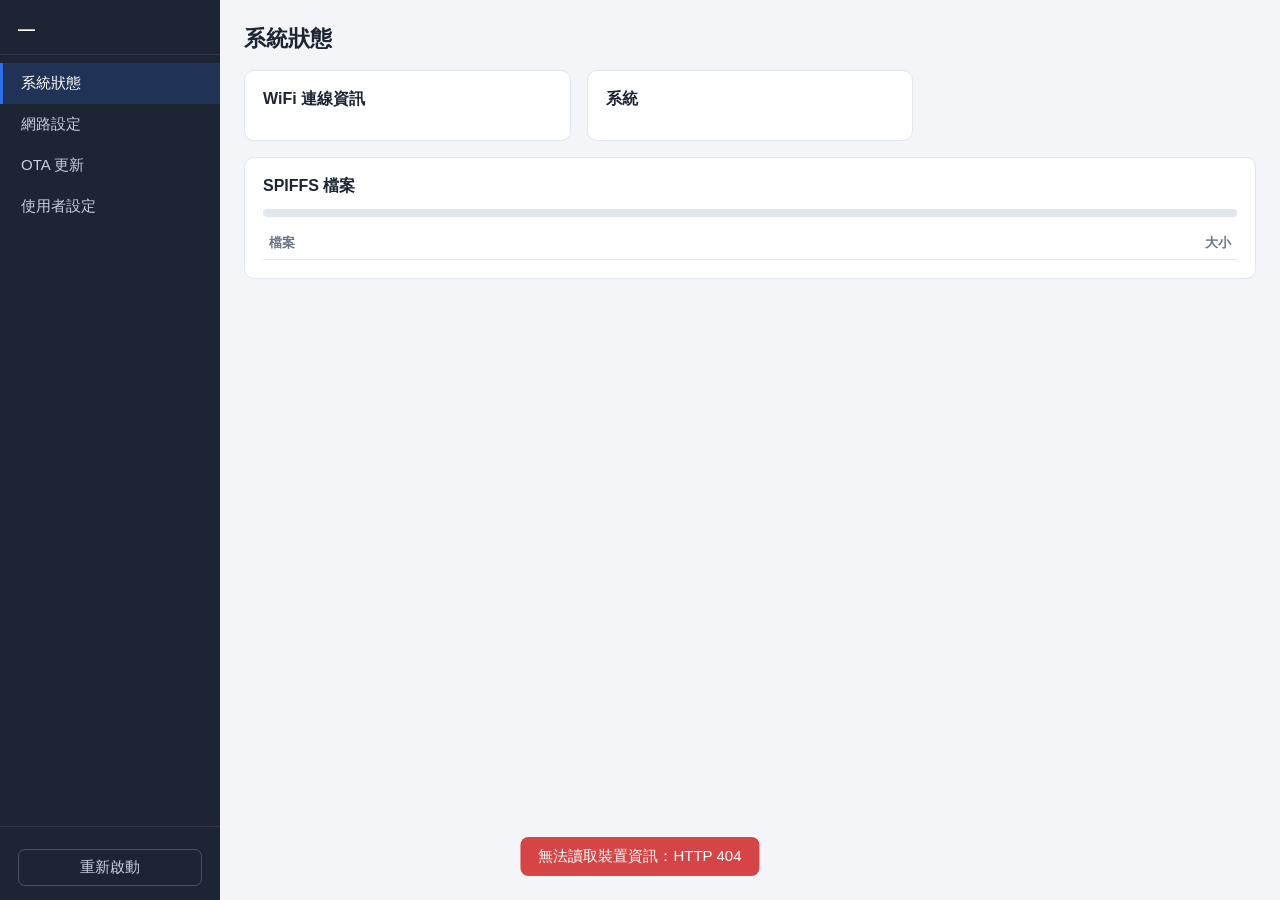
==== rc_d1mini/data/index.html @ ec2a92de "遙控器加入搖桿校正功能 - 網頁新增「搖桿校正」頁：即時數值、行程與中點校正、各軸反向、中點死區 - 校正結果存於 NVS；未校正時沿用開機自動取中點 - 校正期間只送出油門 0、未解鎖的封包，飛控解" ====
<!doctype html>
<html lang="zh-Hant">
<head>
<meta charset="utf-8">
<meta name="viewport" content="width=device-width,initial-scale=1">
<title>控制面板</title>
<link rel="stylesheet" href="style.css">
</head>
<body>
<header class="topbar">
  <button id="menuBtn" class="icon-btn" aria-label="選單">&#9776;</button>
  <span id="topTitle">控制面板</span>
</header>

<aside id="sidebar">
  <div class="brand">
    <div id="brandName">—</div>
    <div id="brandFw" class="muted small"></div>
  </div>
  <nav>
    <a href="#status">系統狀態</a>
    <a href="#network">網路設定</a>
    <a href="#pid" data-feature="pid">PID 設定</a>
    <a href="#sticks" data-feature="sticks">搖桿校正</a>
    <a href="#ota">OTA 更新</a>
    <a href="#user">使用者設定</a>
  </nav>
  <div class="side-foot">
    <div id="sideUser" class="muted small"></div>
    <button id="rebootBtn" class="btn ghost">重新啟動</button>
  </div>
</aside>
<div id="scrim"></div>

<main>
  <!-- 系統狀態 -->
  <section id="page-status" class="page">
    <h1>系統狀態</h1>
    <div class="grid">
      <div class="card" data-feature="flight">
        <h2>飛行狀態</h2>
        <div id="flightBadges" class="badges"></div>
        <dl id="flightInfo"></dl>
      </div>
      <div class="card" data-feature="rc">
        <h2>遙控狀態</h2>
        <div id="rcBadges" class="badges"></div>
        <dl id="rcInfo"></dl>
      </div>
      <div class="card">
        <h2>WiFi 連線資訊</h2>
        <dl id="wifiInfo"></dl>
      </div>
      <div class="card" data-feature="eth">
        <h2>乙太網路 (RJ45)</h2>
        <dl id="ethInfo"></dl>
      </div>
      <div class="card">
        <h2>系統</h2>
        <dl id="sysInfo"></dl>
      </div>
      <div class="card wide">
        <h2>SPIFFS 檔案</h2>
        <div class="meter"><div id="fsBar"></div></div>
        <div id="fsSummary" class="muted small"></div>
        <table class="table">
          <thead><tr><th>檔案</th><th class="num">大小</th></tr></thead>
          <tbody id="fsFiles"></tbody>
        </table>
      </div>
    </div>
  </section>

  <!-- 網路設定 -->
  <section id="page-network" class="page">
    <h1>網路設定</h1>
    <div class="grid">
      <div class="card">
        <h2>WiFi 設定</h2>
        <div class="row">
          <button id="scanBtn" class="btn">掃描網路</button>
          <span id="scanState" class="muted small"></span>
        </div>
        <ul id="scanList" class="scan-list"></ul>
        <form id="wifiForm" class="form">
          <label>SSID<input name="ssid" maxlength="32" required autocomplete="off"></label>
          <label>密碼
            <span class="pw"><input name="pass" type="password" maxlength="63" autocomplete="new-password">
            <button type="button" class="icon-btn pw-toggle" aria-label="顯示密碼">&#128065;</button></span>
          </label>
          <div class="row">
            <button class="btn primary">儲存並連線</button>
            <button type="button" id="wifiClearBtn" class="btn danger">清除連線設定</button>
          </div>
        </form>
      </div>

      <div class="card" data-feature="eth">
        <h2>RJ45 設定</h2>
        <form id="ethForm" class="form">
          <div class="seg">
            <label><input type="radio" name="dhcp" value="1"> DHCP</label>
            <label><input type="radio" name="dhcp" value="0"> 固定 IP</label>
          </div>
          <fieldset id="ethStatic">
            <label>IP 位址<input name="ip" placeholder="192.168.1.50"></label>
            <label>子網路遮罩<input name="mask" placeholder="255.255.255.0"></label>
            <label>預設閘道<input name="gw" placeholder="192.168.1.1"></label>
            <label>DNS<input name="dns" placeholder="192.168.1.1"></label>
          </fieldset>
          <p class="muted small">儲存後裝置會重新啟動。</p>
          <button class="btn primary">儲存</button>
        </form>
      </div>

      <div class="card" data-feature="target">
        <h2>飛控連線</h2>
        <form id="targetForm" class="form">
          <label>飛控 IP<input name="ip" placeholder="留空 = 自動（廣播尋找）"></label>
          <label>UDP 埠<input name="port" type="number" min="1" max="65535"></label>
          <p class="muted small">留空時以廣播送出，收到飛控回應後自動鎖定其 IP。同一網段有多台飛控時請填固定 IP。</p>
          <button class="btn primary">儲存</button>
        </form>
      </div>
    </div>
  </section>

  <!-- PID 設定 -->
  <section id="page-pid" class="page" data-feature="pid">
    <h1>PID 設定</h1>
    <div class="grid">
      <div class="card">
        <h2>即時姿態</h2>
        <div class="attitude">
          <div class="horizon"><div id="horizonSky"></div><div class="reticle"></div></div>
          <dl id="attInfo"></dl>
        </div>
        <div class="row">
          <button id="calBtn" class="btn">水平校正</button>
          <span id="calState" class="muted small"></span>
        </div>
        <p class="muted small">校正前請把機身放在水平面上並保持靜止。</p>
      </div>

      <div class="card wide">
        <h2>參數</h2>
        <form id="pidForm" class="form">
          <table class="table pid-table">
            <thead><tr><th>角速度環</th><th>Kp</th><th>Ki</th><th>Kd</th></tr></thead>
            <tbody>
              <tr><th>Roll 橫滾</th><td><input name="roll_kp"></td><td><input name="roll_ki"></td><td><input name="roll_kd"></td></tr>
              <tr><th>Pitch 俯仰</th><td><input name="pitch_kp"></td><td><input name="pitch_ki"></td><td><input name="pitch_kd"></td></tr>
              <tr><th>Yaw 偏航</th><td><input name="yaw_kp"></td><td><input name="yaw_ki"></td><td><input name="yaw_kd"></td></tr>
            </tbody>
          </table>
          <div class="fields-2">
            <label>角度環 Kp（自穩強度）<input name="levelKp"></label>
            <label>最大傾角（度）<input name="maxAngle"></label>
            <label>最大偏航速率（度/秒）<input name="maxYawRate"></label>
            <label>積分上限（µs）<input name="iLimit"></label>
          </div>
          <label class="check"><input type="checkbox" id="linkRP" checked> Roll / Pitch 參數連動</label>
          <p id="trimInfo" class="muted small"></p>
          <div class="row">
            <button class="btn primary">套用並儲存</button>
            <button type="button" id="pidDefaultsBtn" class="btn ghost">填入預設值</button>
            <button type="button" id="pidReloadBtn" class="btn ghost">重新讀取</button>
          </div>
        </form>
      </div>
    </div>
  </section>

  <!-- 搖桿校正（遙控器） -->
  <section id="page-sticks" class="page" data-feature="sticks">
    <h1>搖桿校正</h1>
    <div class="grid">
      <div class="card wide">
        <h2>即時數值</h2>
        <div id="stickBadges" class="badges"></div>
        <div id="stickRows" class="stick-rows"></div>
        <p class="muted small">淺色區塊 = 已校正行程，細線 = 中點，虛線框 = 本次校正記錄到的範圍。</p>
      </div>

      <div class="card">
        <h2>校正</h2>
        <ol class="steps">
          <li>按「開始校正」。校正期間遙控器只送出油門 0、未解鎖的封包。</li>
          <li>把每支搖桿往上下左右推到底，並繞幾圈。</li>
          <li>放開回中搖桿（油門停在任意位置），按「完成」。</li>
        </ol>
        <div id="stickCalMsg" class="small"></div>
        <div class="row">
          <button id="stickStartBtn" class="btn primary">開始校正</button>
          <button id="stickFinishBtn" class="btn primary">完成</button>
          <button id="stickCancelBtn" class="btn ghost">取消</button>
        </div>
      </div>

      <div class="card">
        <h2>選項</h2>
        <form id="stickForm" class="form">
          <div class="seg">
            <label><input type="checkbox" name="inv0"> 油門反向</label>
            <label><input type="checkbox" name="inv1"> Roll 反向</label>
            <label><input type="checkbox" name="inv2"> Pitch 反向</label>
            <label><input type="checkbox" name="inv3"> Yaw 反向</label>
          </div>
          <label>中點死區（ADC 值，0~400）<input name="deadband" type="number" min="0" max="400"></label>
          <div class="row">
            <button class="btn primary">儲存</button>
            <button type="button" id="stickResetBtn" class="btn danger">恢復預設值</button>
          </div>
        </form>
      </div>
    </div>
  </section>

  <!-- OTA 更新 -->
  <section id="page-ota" class="page">
    <h1>OTA 更新</h1>
    <div class="grid">
      <div class="card">
        <h2>上傳更新檔</h2>
        <form id="otaForm" class="form">
          <div class="seg">
            <label><input type="radio" name="type" value="fw" checked> 韌體 (.ino.bin)</label>
            <label><input type="radio" name="type" value="fs"> 網頁檔 (SPIFFS .bin)</label>
          </div>
          <input type="file" name="file" accept=".bin" required>
          <div class="meter"><div id="otaBar"></div></div>
          <div id="otaState" class="muted small"></div>
          <button class="btn primary">開始更新</button>
        </form>
        <p class="muted small">更新期間會強制上鎖馬達，完成後自動重新啟動。</p>
      </div>
    </div>
  </section>

  <!-- 使用者設定 -->
  <section id="page-user" class="page">
    <h1>使用者設定</h1>
    <div class="grid">
      <div class="card">
        <h2>登入帳號及密碼</h2>
        <form id="userForm" class="form">
          <label>帳號<input name="user" maxlength="32" required autocomplete="username"></label>
          <label>新密碼<input name="pass" type="password" minlength="4" maxlength="64" required autocomplete="new-password"></label>
          <label>確認新密碼<input name="pass2" type="password" minlength="4" maxlength="64" required autocomplete="new-password"></label>
          <button class="btn primary">儲存</button>
        </form>
      </div>
    </div>
  </section>
</main>

<div id="toast" role="status"></div>
<script src="app.js"></script>
</body>
</html>
---- rc_d1mini/data/style.css ----
:root {
  --bg: #f3f5f8;
  --panel: #ffffff;
  --side: #1d2433;
  --side-fg: #c8d0de;
  --side-active: #2f6fed;
  --fg: #1d2433;
  --muted: #6b7486;
  --line: #e2e6ee;
  --primary: #2f6fed;
  --danger: #d64545;
  --ok: #1f9d55;
  --warn: #d98a00;
  --radius: 10px;
  --side-w: 220px;
}
@media (prefers-color-scheme: dark) {
  :root {
    --bg: #12161f;
    --panel: #1b2130;
    --side: #0d1017;
    --fg: #e4e8f0;
    --muted: #8d97ab;
    --line: #2a3243;
  }
}

* { box-sizing: border-box; }
html, body { margin: 0; }
body {
  font-family: -apple-system, "Segoe UI", "Microsoft JhengHei", "PingFang TC", "Noto Sans TC", sans-serif;
  font-size: 15px;
  background: var(--bg);
  color: var(--fg);
}
h1 { font-size: 22px; margin: 0 0 16px; }
h2 { font-size: 16px; margin: 0 0 12px; }
.muted { color: var(--muted); }
.small { font-size: 13px; }

/* 版面 */
#sidebar {
  position: fixed; inset: 0 auto 0 0; width: var(--side-w);
  background: var(--side); color: var(--side-fg);
  display: flex; flex-direction: column; z-index: 20;
  transition: transform .2s;
}
.brand { padding: 20px 18px 14px; border-bottom: 1px solid rgba(255,255,255,.08); }
#brandName { font-weight: 700; font-size: 17px; color: #fff; }
nav { flex: 1; padding: 8px 0; overflow-y: auto; }
nav a {
  display: block; padding: 11px 18px; color: inherit; text-decoration: none;
  border-left: 3px solid transparent;
}
nav a:hover { background: rgba(255,255,255,.05); }
nav a.active { color: #fff; background: rgba(47,111,237,.18); border-left-color: var(--side-active); }
.side-foot { padding: 14px 18px; border-top: 1px solid rgba(255,255,255,.08); display: grid; gap: 8px; }
.side-foot .btn { color: var(--side-fg); border-color: rgba(255,255,255,.2); }
main { margin-left: var(--side-w); padding: 24px; max-width: 1200px; }
.topbar { display: none; }
#scrim { display: none; }

@media (max-width: 760px) {
  .topbar {
    display: flex; align-items: center; gap: 10px; position: sticky; top: 0; z-index: 10;
    background: var(--side); color: #fff; padding: 8px 12px; font-weight: 600;
  }
  .topbar .icon-btn { color: #fff; font-size: 20px; }
  #sidebar { transform: translateX(-100%); }
  body.menu-open #sidebar { transform: none; }
  body.menu-open #scrim { display: block; position: fixed; inset: 0; background: rgba(0,0,0,.4); z-index: 15; }
  main { margin-left: 0; padding: 16px; }
}

.page { display: none; }
.page.active { display: block; }
.grid { display: grid; grid-template-columns: repeat(auto-fill, minmax(min(320px, 100%), 1fr)); gap: 16px; }
.card {
  background: var(--panel); border: 1px solid var(--line); border-radius: var(--radius);
  padding: 18px; min-width: 0;
}
.card.wide { grid-column: 1 / -1; }
.hidden, [data-feature].off { display: none !important; }

/* 資料列表 */
dl { display: grid; grid-template-columns: max-content 1fr; gap: 6px 14px; margin: 0; }
dt { color: var(--muted); }
dd { margin: 0; word-break: break-all; font-variant-numeric: tabular-nums; }
.table { width: 100%; border-collapse: collapse; margin-top: 10px; }
.table th, .table td { text-align: left; padding: 7px 6px; border-bottom: 1px solid var(--line); }
.table th { font-weight: 600; color: var(--muted); font-size: 13px; }
.table .num { text-align: right; font-variant-numeric: tabular-nums; }
.badges { display: flex; flex-wrap: wrap; gap: 6px; margin-bottom: 12px; }
.badge { font-size: 12px; padding: 3px 9px; border-radius: 99px; background: var(--line); color: var(--fg); }
.badge.ok { background: rgba(31,157,85,.15); color: var(--ok); }
.badge.warn { background: rgba(217,138,0,.15); color: var(--warn); }
.badge.bad { background: rgba(214,69,69,.15); color: var(--danger); }
.meter { height: 8px; border-radius: 99px; background: var(--line); overflow: hidden; margin: 6px 0; }
.meter > div { height: 100%; width: 0; background: var(--primary); transition: width .2s; }

/* 表單 */
.form { display: grid; gap: 12px; }
.form label { display: grid; gap: 4px; font-size: 13px; color: var(--muted); }
.form label.check { display: flex; align-items: center; gap: 8px; color: var(--fg); }
input:not([type=radio]):not([type=checkbox]):not([type=file]) {
  width: 100%; padding: 8px 10px; font: inherit; color: var(--fg);
  background: var(--bg); border: 1px solid var(--line); border-radius: 7px;
}
input:focus { outline: 2px solid var(--primary); outline-offset: -1px; }
input:disabled { opacity: .5; }
fieldset { border: 0; padding: 0; margin: 0; display: grid; gap: 12px; }
fieldset:disabled { opacity: .5; }
.fields-2 { display: grid; grid-template-columns: repeat(auto-fill, minmax(min(200px, 100%), 1fr)); gap: 12px; }
.seg { display: flex; flex-wrap: wrap; gap: 16px; }
.seg label { display: flex; align-items: center; gap: 6px; color: var(--fg); font-size: 14px; }
.pw { position: relative; display: block; }
.pw input { padding-right: 40px; }
.pw-toggle { position: absolute; right: 4px; top: 50%; transform: translateY(-50%); }
.row { display: flex; flex-wrap: wrap; align-items: center; gap: 10px; }
.pid-table td { padding: 5px 4px; }
.pid-table input { text-align: right; }

.btn {
  font: inherit; padding: 8px 16px; border-radius: 7px; cursor: pointer;
  border: 1px solid var(--line); background: var(--panel); color: var(--fg);
}
.btn:hover { filter: brightness(.97); }
.btn:disabled { opacity: .5; cursor: default; }
.btn.primary { background: var(--primary); border-color: var(--primary); color: #fff; }
.btn.danger { background: transparent; border-color: var(--danger); color: var(--danger); }
.btn.ghost { background: transparent; }
.icon-btn { background: none; border: 0; cursor: pointer; padding: 4px 8px; font-size: 16px; color: var(--muted); }

.scan-list { list-style: none; padding: 0; margin: 10px 0; max-height: 240px; overflow-y: auto; }
.scan-list li {
  display: flex; justify-content: space-between; gap: 10px; padding: 8px 10px;
  border: 1px solid var(--line); border-radius: 7px; margin-bottom: 6px; cursor: pointer;
}
.scan-list li:hover { border-color: var(--primary); }
.scan-list .sig { color: var(--muted); font-size: 13px; white-space: nowrap; }

/* 姿態儀 */
.attitude { display: flex; gap: 18px; align-items: center; margin-bottom: 12px; flex-wrap: wrap; }
.horizon {
  position: relative; width: 120px; height: 120px; border-radius: 50%; overflow: hidden;
  background: #8b5a2b; border: 3px solid var(--line); flex: none;
}
#horizonSky {
  position: absolute; left: -50%; width: 200%; height: 200%; top: -150%;
  background: #4a90d9; transform-origin: 50% 100%;
}
.reticle { position: absolute; left: 25%; right: 25%; top: 50%; height: 2px; margin-top: -1px; background: #ffd200; }

/* 搖桿校正 */
.stick-rows { display: grid; gap: 14px; }
.stick-row { display: grid; grid-template-columns: 56px 1fr 130px; align-items: center; gap: 12px; }
.stick-name { font-weight: 600; }
.track { position: relative; height: 18px; border-radius: 4px; background: var(--line); }
.track > div { position: absolute; top: 0; bottom: 0; }
.track .range { background: rgba(47,111,237,.25); }
.track .seen { border: 2px dashed var(--warn); border-radius: 4px; display: none; }
.track .center { width: 2px; margin-left: -1px; background: var(--muted); }
.track .pos { width: 4px; margin-left: -2px; background: var(--fg); border-radius: 2px; }
.stick-val { text-align: right; font-variant-numeric: tabular-nums; }
.stick-val b { display: inline-block; min-width: 48px; }
.steps { margin: 0 0 12px; padding-left: 20px; line-height: 1.7; }
#stickCalMsg { min-height: 1.4em; margin-bottom: 10px; }
#stickCalMsg.active { color: var(--warn); font-weight: 600; }
@media (max-width: 480px) {
  .stick-row { grid-template-columns: 48px 1fr; }
  .stick-val { grid-column: 1 / -1; text-align: left; }
}

#toast {
  position: fixed; left: 50%; bottom: 24px; transform: translate(-50%, 20px);
  background: #1d2433; color: #fff; padding: 10px 18px; border-radius: 8px;
  opacity: 0; pointer-events: none; transition: .2s; z-index: 50; max-width: calc(100% - 32px);
}
#toast.show { opacity: 1; transform: translate(-50%, 0); }
#toast.err { background: var(--danger); }
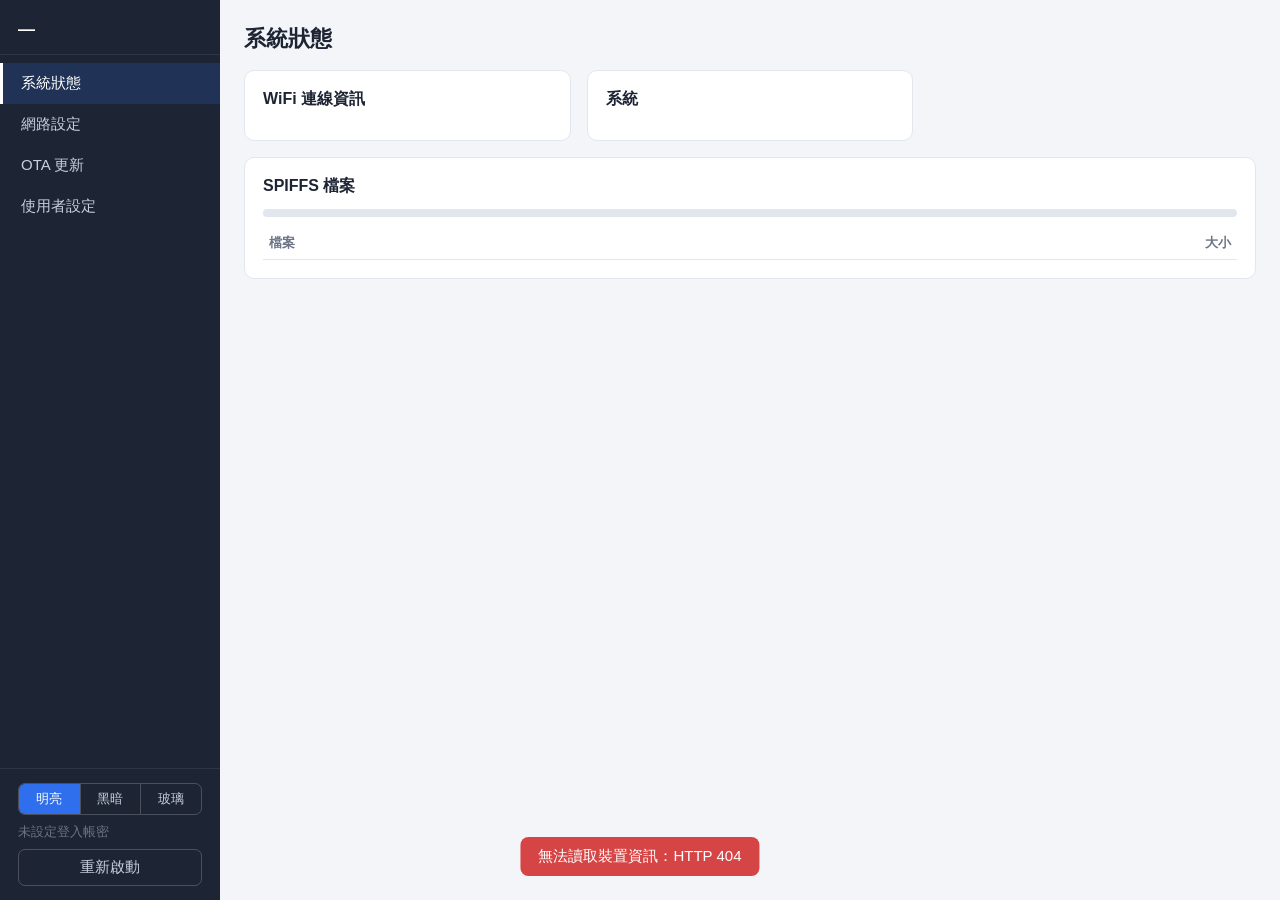
==== commit 491c393c: "初始免登入，新增明亮/黑暗/玻璃三種主題 - 出廠不設帳密，開啟網頁不需登入；設定帳號密碼後才啟用 Basic Auth - 使用者設定頁顯示登入狀態，可清除帳密回到免登入 - 移除 DEFAULT_" ====
--- a/rc_d1mini/data/index.html
+++ b/rc_d1mini/data/index.html
@@ -5,6 +5,16 @@
 <meta name="viewport" content="width=device-width,initial-scale=1">
 <title>控制面板</title>
 <link rel="stylesheet" href="style.css">
+<script>
+  // 在畫面繪製前套用主題，避免閃爍（明亮 / 黑暗 / 玻璃風，未選擇時跟隨系統）
+  (function () {
+    var t = null;
+    try { t = localStorage.getItem('theme'); } catch (e) {}
+    if (t !== 'light' && t !== 'dark' && t !== 'glass')
+      t = window.matchMedia && matchMedia('(prefers-color-scheme: dark)').matches ? 'dark' : 'light';
+    document.documentElement.setAttribute('data-theme', t);
+  })();
+</script>
 </head>
 <body>
 <header class="topbar">
@@ -22,10 +32,16 @@
     <a href="#network">網路設定</a>
     <a href="#pid" data-feature="pid">PID 設定</a>
     <a href="#sticks" data-feature="sticks">搖桿校正</a>
+    <a href="#oled" data-feature="oled">OLED 顯示</a>
     <a href="#ota">OTA 更新</a>
     <a href="#user">使用者設定</a>
   </nav>
   <div class="side-foot">
+    <div class="theme-switch" role="group" aria-label="主題">
+      <button type="button" data-theme-set="light">明亮</button>
+      <button type="button" data-theme-set="dark">黑暗</button>
+      <button type="button" data-theme-set="glass">玻璃</button>
+    </div>
     <div id="sideUser" class="muted small"></div>
     <button id="rebootBtn" class="btn ghost">重新啟動</button>
   </div>
@@ -216,6 +232,55 @@
     </div>
   </section>
 
+  <!-- OLED 顯示（遙控器） -->
+  <section id="page-oled" class="page" data-feature="oled">
+    <h1>OLED 顯示</h1>
+    <div class="grid">
+      <div class="card">
+        <h2>顯示畫面</h2>
+        <form id="oledForm" class="form">
+          <div class="seg">
+            <label><input type="radio" name="mode" value="0"> 主畫面</label>
+            <label><input type="radio" name="mode" value="1"> 連線資訊</label>
+            <label><input type="radio" name="mode" value="2"> 自動輪播</label>
+          </div>
+          <label>輪播間隔（秒，2~30）<input name="rotateSec" type="number" min="2" max="30"></label>
+          <p class="muted small">按「套用」後 OLED 立即切換並儲存。搖桿校正期間固定顯示主畫面。</p>
+          <button class="btn primary">套用</button>
+        </form>
+      </div>
+
+      <div class="card">
+        <h2>主畫面</h2>
+<pre class="oled">192.168.10.21    -58
+<b>DISARMED</b>
+R +1.2 P -0.4 11.8V
+T   0 [    ]  Y [--|--]
+R [--|##]     P [--|--]</pre>
+        <p class="muted small">WiFi IP 與訊號、飛控狀態（大字）、飛控姿態與電池、搖桿位置。</p>
+      </div>
+
+      <div class="card">
+        <h2>連線資訊</h2>
+<pre class="oled"><span class="inv">LINK         DISARMED</span>
+FC 192.168.10.20
+> 192.168.10.20:4210
+AUTO   RSSI -58dBm
+TX 50/s  RX 20/s
+Last 30ms   Yaw  +0
+R +1.2 P -0.4 11.8V</pre>
+        <dl>
+          <dt>FC</dt><dd>回應遙測的飛控 IP</dd>
+          <dt>&gt;</dt><dd>控制封包送往的位址與埠</dd>
+          <dt>模式</dt><dd>FIXED 指定 IP／AUTO 自動鎖定／BCAST 廣播尋找中</dd>
+          <dt>TX / RX</dt><dd>每秒送出的控制封包／收到的遙測封包</dd>
+          <dt>Last</dt><dd>距上次收到遙測的時間</dd>
+          <dt>Yaw</dt><dd>飛控偏航角速度（°/s）</dd>
+        </dl>
+      </div>
+    </div>
+  </section>
+
   <!-- OTA 更新 -->
   <section id="page-ota" class="page">
     <h1>OTA 更新</h1>
@@ -244,10 +309,14 @@
       <div class="card">
         <h2>登入帳號及密碼</h2>
         <form id="userForm" class="form">
+          <div id="authNote" class="auth-note"></div>
           <label>帳號<input name="user" maxlength="32" required autocomplete="username"></label>
           <label>新密碼<input name="pass" type="password" minlength="4" maxlength="64" required autocomplete="new-password"></label>
           <label>確認新密碼<input name="pass2" type="password" minlength="4" maxlength="64" required autocomplete="new-password"></label>
-          <button class="btn primary">儲存</button>
+          <div class="row">
+            <button class="btn primary">儲存</button>
+            <button type="button" id="userClearBtn" class="btn danger">清除帳密（不需登入）</button>
+          </div>
         </form>
       </div>
     </div>
--- a/rc_d1mini/data/style.css
+++ b/rc_d1mini/data/style.css
@@ -1,28 +1,72 @@
 :root {
+  --primary: #2f6fed;
+  --radius: 10px;
+  --side-w: 220px;
+}
+
+/* ---- 主題：明亮（預設）---- */
+:root, :root[data-theme="light"] {
+  color-scheme: light;
   --bg: #f3f5f8;
+  --bg-image: none;
   --panel: #ffffff;
+  --input-bg: #f3f5f8;
   --side: #1d2433;
   --side-fg: #c8d0de;
-  --side-active: #2f6fed;
   --fg: #1d2433;
   --muted: #6b7486;
   --line: #e2e6ee;
-  --primary: #2f6fed;
   --danger: #d64545;
   --ok: #1f9d55;
-  --warn: #d98a00;
-  --radius: 10px;
-  --side-w: 220px;
-}
-@media (prefers-color-scheme: dark) {
-  :root {
-    --bg: #12161f;
-    --panel: #1b2130;
-    --side: #0d1017;
-    --fg: #e4e8f0;
-    --muted: #8d97ab;
-    --line: #2a3243;
-  }
+  --warn: #c27c00;
+  --toast-bg: #1d2433;
+  --blur: none;
+  --shadow: none;
+}
+
+/* ---- 主題：黑暗 ---- */
+:root[data-theme="dark"] {
+  color-scheme: dark;
+  --bg: #12161f;
+  --bg-image: none;
+  --panel: #1b2130;
+  --input-bg: #12161f;
+  --side: #0d1017;
+  --side-fg: #c8d0de;
+  --fg: #e4e8f0;
+  --muted: #8d97ab;
+  --line: #2a3243;
+  --danger: #f06b6b;
+  --ok: #3ccf7f;
+  --warn: #f0b429;
+  --toast-bg: #2a3243;
+  --blur: none;
+  --shadow: none;
+}
+
+/* ---- 主題：玻璃風（半透明卡片 + 背景模糊）---- */
+:root[data-theme="glass"] {
+  color-scheme: dark;
+  --primary: #5b8cff;
+  --bg: #1b2450;
+  --bg-image:
+    radial-gradient(circle at 15% 20%, rgba(255, 92, 170, .55), transparent 40%),
+    radial-gradient(circle at 85% 15%, rgba(64, 200, 255, .5), transparent 42%),
+    radial-gradient(circle at 70% 85%, rgba(140, 90, 255, .55), transparent 45%),
+    linear-gradient(135deg, #1b2450 0%, #2b1f5c 50%, #10324f 100%);
+  --panel: rgba(255, 255, 255, .12);
+  --input-bg: rgba(255, 255, 255, .10);
+  --side: rgba(12, 16, 36, .38);
+  --side-fg: #dfe5f5;
+  --fg: #f4f6fb;
+  --muted: rgba(228, 234, 250, .72);
+  --line: rgba(255, 255, 255, .2);
+  --danger: #ff8080;
+  --ok: #5ee69a;
+  --warn: #ffd166;
+  --toast-bg: rgba(20, 24, 48, .85);
+  --blur: blur(18px) saturate(150%);
+  --shadow: 0 8px 32px rgba(0, 0, 0, .25);
 }
 
 * { box-sizing: border-box; }
@@ -30,8 +74,11 @@
 body {
   font-family: -apple-system, "Segoe UI", "Microsoft JhengHei", "PingFang TC", "Noto Sans TC", sans-serif;
   font-size: 15px;
-  background: var(--bg);
+  background-color: var(--bg);
+  background-image: var(--bg-image);
+  background-attachment: fixed;
   color: var(--fg);
+  min-height: 100vh;
 }
 h1 { font-size: 22px; margin: 0 0 16px; }
 h2 { font-size: 16px; margin: 0 0 12px; }
@@ -44,6 +91,7 @@
   background: var(--side); color: var(--side-fg);
   display: flex; flex-direction: column; z-index: 20;
   transition: transform .2s;
+  backdrop-filter: var(--blur); -webkit-backdrop-filter: var(--blur);
 }
 .brand { padding: 20px 18px 14px; border-bottom: 1px solid rgba(255,255,255,.08); }
 #brandName { font-weight: 700; font-size: 17px; color: #fff; }
@@ -55,7 +103,19 @@
 nav a:hover { background: rgba(255,255,255,.05); }
 nav a.active { color: #fff; background: rgba(47,111,237,.18); border-left-color: var(--side-active); }
 .side-foot { padding: 14px 18px; border-top: 1px solid rgba(255,255,255,.08); display: grid; gap: 8px; }
-.side-foot .btn { color: var(--side-fg); border-color: rgba(255,255,255,.2); }
+.side-foot .btn { color: var(--side-fg); border-color: rgba(255,255,255,.2); background: transparent; }
+
+/* 主題切換 */
+.theme-switch { display: grid; grid-template-columns: repeat(3, 1fr); border: 1px solid rgba(255,255,255,.2); border-radius: 7px; overflow: hidden; }
+.theme-switch button {
+  font: inherit; font-size: 13px; padding: 6px 0; border: 0; cursor: pointer;
+  background: transparent; color: var(--side-fg);
+}
+.theme-switch button + button { border-left: 1px solid rgba(255,255,255,.2); }
+.theme-switch button.active { background: var(--primary); color: #fff; }
+.auth-note { padding: 10px 12px; border-radius: 7px; font-size: 13px; }
+.auth-note.open { background: rgba(217,138,0,.14); color: var(--warn); }
+.auth-note.locked { background: rgba(31,157,85,.14); color: var(--ok); }
 main { margin-left: var(--side-w); padding: 24px; max-width: 1200px; }
 .topbar { display: none; }
 #scrim { display: none; }
@@ -64,6 +124,7 @@
   .topbar {
     display: flex; align-items: center; gap: 10px; position: sticky; top: 0; z-index: 10;
     background: var(--side); color: #fff; padding: 8px 12px; font-weight: 600;
+    backdrop-filter: var(--blur); -webkit-backdrop-filter: var(--blur);
   }
   .topbar .icon-btn { color: #fff; font-size: 20px; }
   #sidebar { transform: translateX(-100%); }
@@ -77,7 +138,8 @@
 .grid { display: grid; grid-template-columns: repeat(auto-fill, minmax(min(320px, 100%), 1fr)); gap: 16px; }
 .card {
   background: var(--panel); border: 1px solid var(--line); border-radius: var(--radius);
-  padding: 18px; min-width: 0;
+  padding: 18px; min-width: 0; box-shadow: var(--shadow);
+  backdrop-filter: var(--blur); -webkit-backdrop-filter: var(--blur);
 }
 .card.wide { grid-column: 1 / -1; }
 .hidden, [data-feature].off { display: none !important; }
@@ -104,7 +166,7 @@
 .form label.check { display: flex; align-items: center; gap: 8px; color: var(--fg); }
 input:not([type=radio]):not([type=checkbox]):not([type=file]) {
   width: 100%; padding: 8px 10px; font: inherit; color: var(--fg);
-  background: var(--bg); border: 1px solid var(--line); border-radius: 7px;
+  background: var(--input-bg); border: 1px solid var(--line); border-radius: 7px;
 }
 input:focus { outline: 2px solid var(--primary); outline-offset: -1px; }
 input:disabled { opacity: .5; }
@@ -171,9 +233,19 @@
   .stick-val { grid-column: 1 / -1; text-align: left; }
 }
 
+/* OLED 畫面示意 */
+.oled {
+  margin: 0 0 10px; padding: 10px 12px; border-radius: 6px;
+  background: #000; color: #8fd3ff; font: 13px/1.45 Consolas, "Courier New", monospace;
+  overflow-x: auto; white-space: pre;
+}
+.oled b { font-size: 20px; line-height: 1.2; }
+.oled .inv { background: #8fd3ff; color: #000; }
+
 #toast {
   position: fixed; left: 50%; bottom: 24px; transform: translate(-50%, 20px);
-  background: #1d2433; color: #fff; padding: 10px 18px; border-radius: 8px;
+  background: var(--toast-bg); color: #fff; padding: 10px 18px; border-radius: 8px;
+  backdrop-filter: var(--blur); -webkit-backdrop-filter: var(--blur);
   opacity: 0; pointer-events: none; transition: .2s; z-index: 50; max-width: calc(100% - 32px);
 }
 #toast.show { opacity: 1; transform: translate(-50%, 0); }
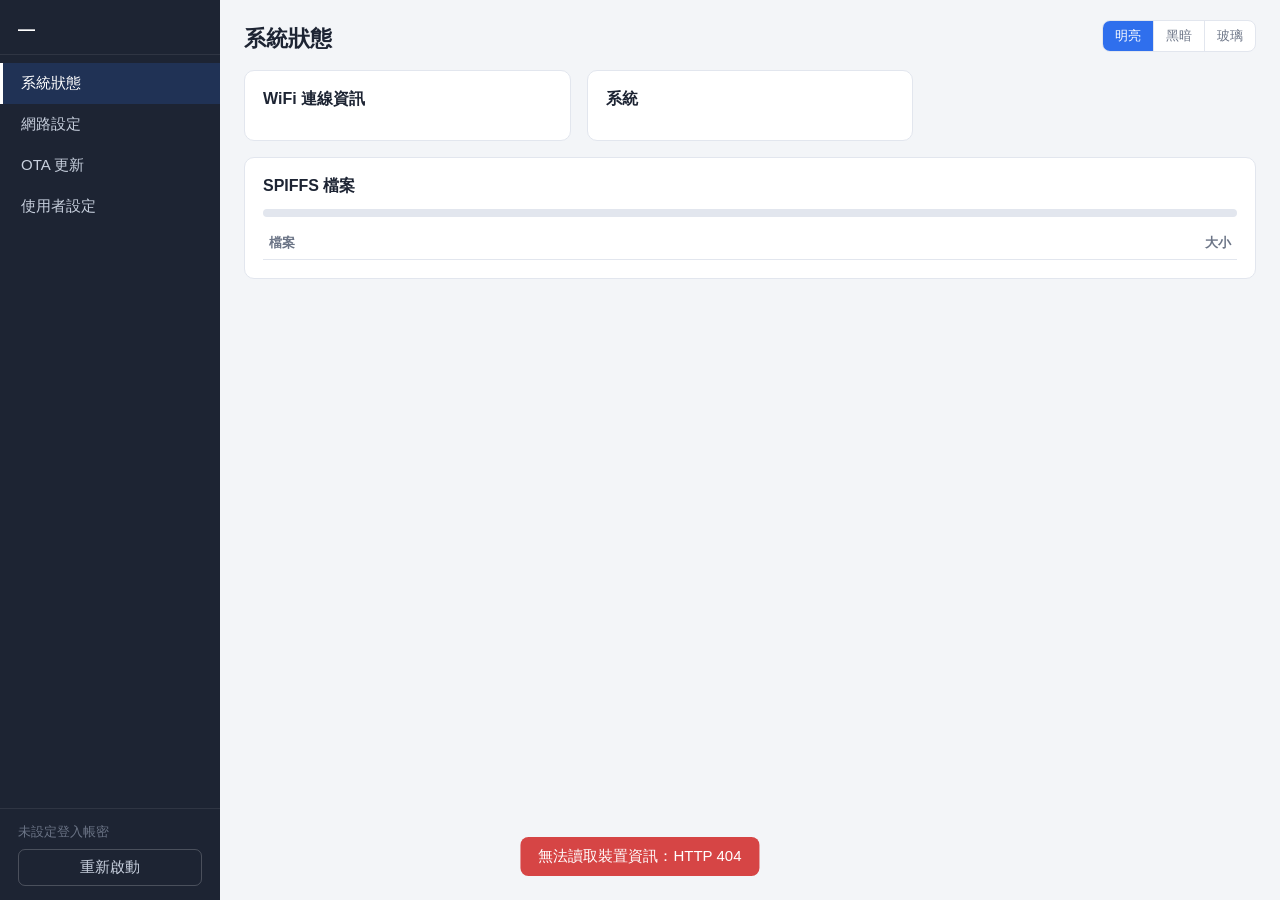
==== commit ce5ec183: "主題切換移到網頁右上角 - 桌面版放在內容區右上角，與頁面標題同列 - 手機版固定在頂端列右側，標題過長時以省略號截斷 - 樣式隨主題變化（玻璃主題為半透明）  Co-Authored-By: Cla" ====
--- a/rc_d1mini/data/index.html
+++ b/rc_d1mini/data/index.html
@@ -33,15 +33,11 @@
     <a href="#pid" data-feature="pid">PID 設定</a>
     <a href="#sticks" data-feature="sticks">搖桿校正</a>
     <a href="#oled" data-feature="oled">OLED 顯示</a>
+    <a href="#do" data-feature="do">DO 設定</a>
     <a href="#ota">OTA 更新</a>
     <a href="#user">使用者設定</a>
   </nav>
   <div class="side-foot">
-    <div class="theme-switch" role="group" aria-label="主題">
-      <button type="button" data-theme-set="light">明亮</button>
-      <button type="button" data-theme-set="dark">黑暗</button>
-      <button type="button" data-theme-set="glass">玻璃</button>
-    </div>
     <div id="sideUser" class="muted small"></div>
     <button id="rebootBtn" class="btn ghost">重新啟動</button>
   </div>
@@ -49,6 +45,12 @@
 <div id="scrim"></div>
 
 <main>
+  <!-- 主題切換（右上角；手機版在頂端列右側） -->
+  <div class="theme-switch" role="group" aria-label="主題">
+    <button type="button" data-theme-set="light">明亮</button>
+    <button type="button" data-theme-set="dark">黑暗</button>
+    <button type="button" data-theme-set="glass">玻璃</button>
+  </div>
   <!-- 系統狀態 -->
   <section id="page-status" class="page">
     <h1>系統狀態</h1>
@@ -281,6 +283,21 @@
     </div>
   </section>
 
+  <!-- DO 設定（遙控器） -->
+  <section id="page-do" class="page" data-feature="do">
+    <h1>DO 設定</h1>
+    <div class="grid" id="doGrid">
+      <div class="card wide">
+        <h2>裝置時間</h2>
+        <div class="row">
+          <span id="doTime" class="do-time">—</span>
+          <button type="button" id="timeSyncBtn" class="btn ghost">以瀏覽器時間同步</button>
+        </div>
+        <p class="muted small">定時排程需要正確時間。連上可上網的 WiFi 時會自動以 NTP 校時；否則開啟此網頁時會以瀏覽器時間同步。重新開機後若無 NTP，需再開一次網頁同步。</p>
+      </div>
+    </div>
+  </section>
+
   <!-- OTA 更新 -->
   <section id="page-ota" class="page">
     <h1>OTA 更新</h1>
@@ -297,6 +314,7 @@
           <div id="otaState" class="muted small"></div>
           <button class="btn primary">開始更新</button>
         </form>
+        <p id="otaFsHint" class="muted small"></p>
         <p class="muted small">更新期間會強制上鎖馬達，完成後自動重新啟動。</p>
       </div>
     </div>
--- a/rc_d1mini/data/style.css
+++ b/rc_d1mini/data/style.css
@@ -105,18 +105,24 @@
 .side-foot { padding: 14px 18px; border-top: 1px solid rgba(255,255,255,.08); display: grid; gap: 8px; }
 .side-foot .btn { color: var(--side-fg); border-color: rgba(255,255,255,.2); background: transparent; }
 
-/* 主題切換 */
-.theme-switch { display: grid; grid-template-columns: repeat(3, 1fr); border: 1px solid rgba(255,255,255,.2); border-radius: 7px; overflow: hidden; }
+/* 主題切換：內容區右上角，與頁面標題同高 */
+.theme-switch {
+  position: absolute; top: 20px; right: 24px; z-index: 5;
+  display: grid; grid-template-columns: repeat(3, auto);
+  background: var(--panel); border: 1px solid var(--line); border-radius: 8px; overflow: hidden;
+  box-shadow: var(--shadow); backdrop-filter: var(--blur); -webkit-backdrop-filter: var(--blur);
+}
 .theme-switch button {
-  font: inherit; font-size: 13px; padding: 6px 0; border: 0; cursor: pointer;
-  background: transparent; color: var(--side-fg);
-}
-.theme-switch button + button { border-left: 1px solid rgba(255,255,255,.2); }
+  font: inherit; font-size: 13px; padding: 6px 12px; border: 0; cursor: pointer;
+  background: transparent; color: var(--muted);
+}
+.theme-switch button:hover { color: var(--fg); }
+.theme-switch button + button { border-left: 1px solid var(--line); }
 .theme-switch button.active { background: var(--primary); color: #fff; }
 .auth-note { padding: 10px 12px; border-radius: 7px; font-size: 13px; }
 .auth-note.open { background: rgba(217,138,0,.14); color: var(--warn); }
 .auth-note.locked { background: rgba(31,157,85,.14); color: var(--ok); }
-main { margin-left: var(--side-w); padding: 24px; max-width: 1200px; }
+main { margin-left: var(--side-w); padding: 24px; max-width: 1200px; position: relative; }
 .topbar { display: none; }
 #scrim { display: none; }
 
@@ -131,6 +137,15 @@
   body.menu-open #sidebar { transform: none; }
   body.menu-open #scrim { display: block; position: fixed; inset: 0; background: rgba(0,0,0,.4); z-index: 15; }
   main { margin-left: 0; padding: 16px; }
+  /* 手機版：固定在頂端列右側，捲動時仍可切換 */
+  .topbar { padding-right: 168px; }
+  #topTitle { min-width: 0; overflow: hidden; text-overflow: ellipsis; white-space: nowrap; }
+  .theme-switch {
+    position: fixed; top: 8px; right: 10px; z-index: 12;
+    background: transparent; border-color: rgba(255,255,255,.25); box-shadow: none;
+  }
+  .theme-switch button { color: #dfe5f5; padding: 5px 9px; }
+  .theme-switch button + button { border-left-color: rgba(255,255,255,.25); }
 }
 
 .page { display: none; }
@@ -164,6 +179,7 @@
 .form { display: grid; gap: 12px; }
 .form label { display: grid; gap: 4px; font-size: 13px; color: var(--muted); }
 .form label.check { display: flex; align-items: center; gap: 8px; color: var(--fg); }
+select,
 input:not([type=radio]):not([type=checkbox]):not([type=file]) {
   width: 100%; padding: 8px 10px; font: inherit; color: var(--fg);
   background: var(--input-bg); border: 1px solid var(--line); border-radius: 7px;
@@ -233,6 +249,29 @@
   .stick-val { grid-column: 1 / -1; text-align: left; }
 }
 
+/* DO 設定 */
+.do-time { font-size: 18px; font-weight: 600; font-variant-numeric: tabular-nums; }
+.do-head { display: flex; align-items: center; justify-content: space-between; gap: 10px; margin-bottom: 12px; }
+.do-head h2 { margin: 0; }
+.do-control { display: flex; flex-wrap: wrap; align-items: center; gap: 10px; min-height: 40px; margin-bottom: 14px;
+  padding-bottom: 14px; border-bottom: 1px solid var(--line); }
+.do-control .btn { min-width: 96px; }
+.btn.on { background: var(--ok); border-color: var(--ok); color: #fff; }
+.sched-list { display: grid; gap: 8px; }
+.sched-row { display: flex; flex-wrap: wrap; align-items: center; gap: 8px; padding: 8px; border: 1px solid var(--line); border-radius: 7px; }
+.sched-row.off { opacity: .55; }
+.sched-row input[type=time] { width: 128px !important; flex: none; }  /* 蓋過全域 input 寬度 */
+.sched-row .check { display: flex; align-items: center; gap: 4px; color: var(--fg); }
+.days { display: flex; gap: 4px; }
+.days label { display: block; }
+.days input { position: absolute; opacity: 0; pointer-events: none; }
+.days span {
+  display: inline-block; width: 28px; line-height: 26px; text-align: center; font-size: 13px;
+  border: 1px solid var(--line); border-radius: 6px; cursor: pointer; color: var(--muted);
+}
+.days input:checked + span { background: var(--primary); border-color: var(--primary); color: #fff; }
+.days input:focus-visible + span { outline: 2px solid var(--primary); outline-offset: 1px; }
+
 /* OLED 畫面示意 */
 .oled {
   margin: 0 0 10px; padding: 10px 12px; border-radius: 6px;
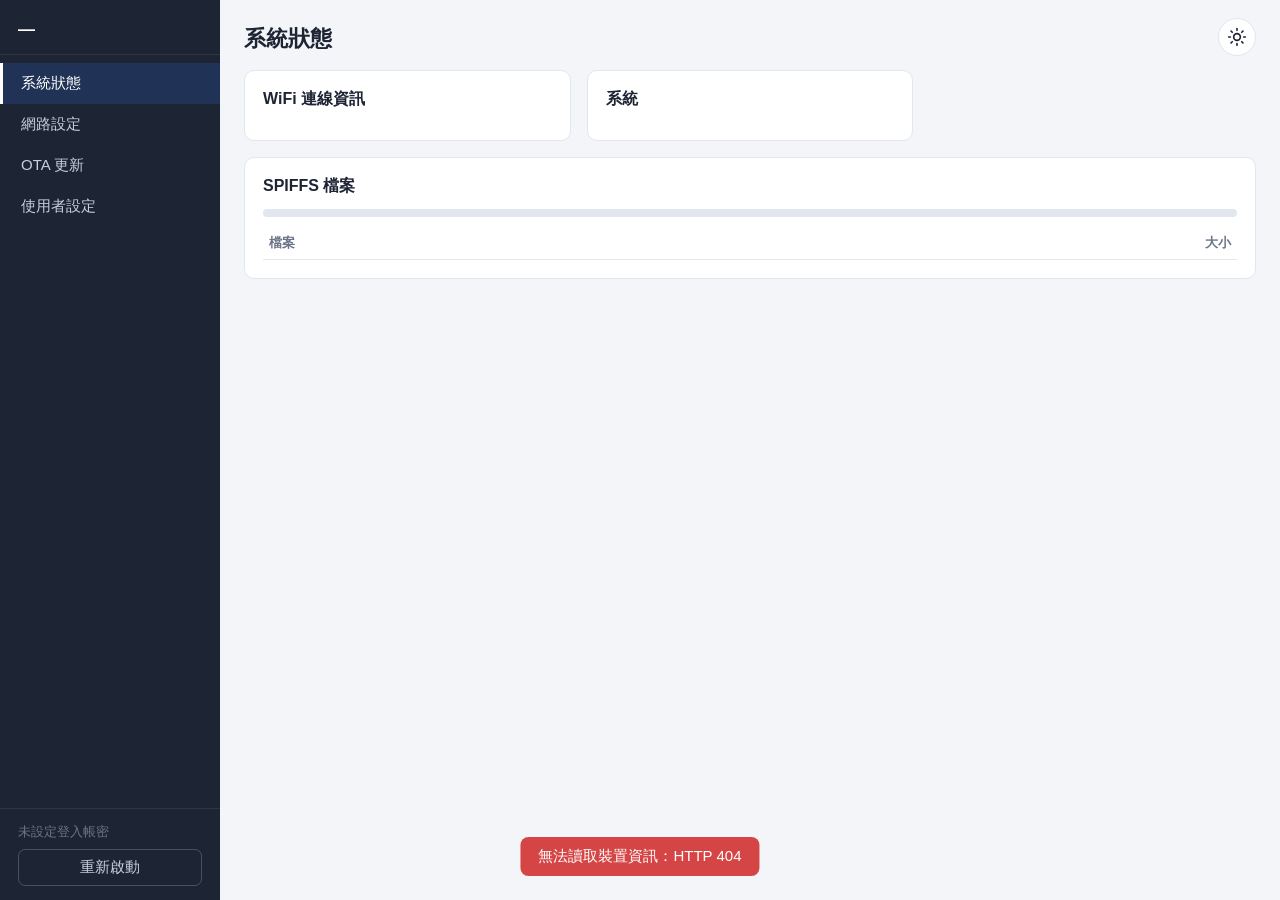
==== commit 9e5bfedc: "主題改為單一圖示按鈕，重新啟動顯示經過秒數 - 右上角圓形圖示按鈕，點擊依序切換明亮 → 黑暗 → 玻璃，   圖示顯示目前主題（太陽／月亮／閃光） - 重新啟動、OTA 完成、儲存 RJ45 後顯示" ====
--- a/rc_d1mini/data/index.html
+++ b/rc_d1mini/data/index.html
@@ -45,12 +45,8 @@
 <div id="scrim"></div>
 
 <main>
-  <!-- 主題切換（右上角；手機版在頂端列右側） -->
-  <div class="theme-switch" role="group" aria-label="主題">
-    <button type="button" data-theme-set="light">明亮</button>
-    <button type="button" data-theme-set="dark">黑暗</button>
-    <button type="button" data-theme-set="glass">玻璃</button>
-  </div>
+  <!-- 主題切換：單一圖示按鈕，點擊依序切換 明亮 → 黑暗 → 玻璃（右上角；手機版在頂端列右側） -->
+  <button type="button" id="themeBtn" class="theme-btn"></button>
   <!-- 系統狀態 -->
   <section id="page-status" class="page">
     <h1>系統狀態</h1>
@@ -342,6 +338,17 @@
 </main>
 
 <div id="toast" role="status"></div>
+
+<!-- 重新啟動中：顯示經過秒數，裝置回應後自動重新載入 -->
+<div id="rebootOverlay" class="overlay hidden" role="alertdialog" aria-modal="true" aria-labelledby="rebootTitle">
+  <div class="overlay-box">
+    <div id="rebootSpinner" class="spinner"></div>
+    <h2 id="rebootTitle">裝置重新啟動中</h2>
+    <div class="reboot-secs"><span id="rebootSecs">0</span><small>秒</small></div>
+    <p id="rebootMsg" class="muted small"></p>
+    <p id="rebootHint" class="reboot-hint small hidden">已超過 60 秒仍未回應。請確認裝置電源與網路；若有變更 IP 或 WiFi，請改用新的網址開啟。</p>
+  </div>
+</div>
 <script src="app.js"></script>
 </body>
 </html>
--- a/rc_d1mini/data/style.css
+++ b/rc_d1mini/data/style.css
@@ -105,20 +105,43 @@
 .side-foot { padding: 14px 18px; border-top: 1px solid rgba(255,255,255,.08); display: grid; gap: 8px; }
 .side-foot .btn { color: var(--side-fg); border-color: rgba(255,255,255,.2); background: transparent; }
 
-/* 主題切換：內容區右上角，與頁面標題同高 */
-.theme-switch {
-  position: absolute; top: 20px; right: 24px; z-index: 5;
-  display: grid; grid-template-columns: repeat(3, auto);
-  background: var(--panel); border: 1px solid var(--line); border-radius: 8px; overflow: hidden;
+/* 主題切換：內容區右上角的圓形圖示按鈕，與頁面標題同高 */
+.theme-btn {
+  position: absolute; top: 18px; right: 24px; z-index: 5;
+  width: 38px; height: 38px; padding: 0; border-radius: 50%; cursor: pointer;
+  display: grid; place-items: center;
+  background: var(--panel); border: 1px solid var(--line); color: var(--fg);
   box-shadow: var(--shadow); backdrop-filter: var(--blur); -webkit-backdrop-filter: var(--blur);
-}
-.theme-switch button {
-  font: inherit; font-size: 13px; padding: 6px 12px; border: 0; cursor: pointer;
-  background: transparent; color: var(--muted);
-}
-.theme-switch button:hover { color: var(--fg); }
-.theme-switch button + button { border-left: 1px solid var(--line); }
-.theme-switch button.active { background: var(--primary); color: #fff; }
+  transition: transform .15s;
+}
+.theme-btn:hover { border-color: var(--primary); color: var(--primary); }
+.theme-btn:active { transform: scale(.92); }
+.theme-btn:focus-visible { outline: 2px solid var(--primary); outline-offset: 2px; }
+.theme-btn svg { width: 20px; height: 20px; }
+
+/* 重新啟動中 */
+.overlay {
+  position: fixed; inset: 0; z-index: 60; display: grid; place-items: center; padding: 16px;
+  background: rgba(10, 14, 24, .55); backdrop-filter: blur(4px); -webkit-backdrop-filter: blur(4px);
+}
+.overlay-box {
+  width: min(360px, 100%); padding: 28px 24px; text-align: center;
+  background: var(--panel); border: 1px solid var(--line); border-radius: 14px; color: var(--fg);
+  box-shadow: 0 12px 40px rgba(0, 0, 0, .3); backdrop-filter: var(--blur); -webkit-backdrop-filter: var(--blur);
+}
+:root[data-theme="glass"] .overlay-box { background: rgba(30, 36, 80, .75); }
+.overlay-box h2 { margin: 14px 0 4px; }
+.reboot-secs { font-size: 48px; font-weight: 700; font-variant-numeric: tabular-nums; line-height: 1.1; }
+.reboot-secs small { font-size: 16px; font-weight: 400; color: var(--muted); margin-left: 4px; }
+.overlay-box p { margin: 10px 0 0; }
+.reboot-hint { color: var(--warn); }
+.spinner {
+  width: 34px; height: 34px; margin: 0 auto; border-radius: 50%;
+  border: 3px solid var(--line); border-top-color: var(--primary); animation: spin .9s linear infinite;
+}
+.spinner.done { animation: none; border-color: var(--ok); }
+@keyframes spin { to { transform: rotate(360deg); } }
+@media (prefers-reduced-motion: reduce) { .spinner { animation-duration: 3s; } }
 .auth-note { padding: 10px 12px; border-radius: 7px; font-size: 13px; }
 .auth-note.open { background: rgba(217,138,0,.14); color: var(--warn); }
 .auth-note.locked { background: rgba(31,157,85,.14); color: var(--ok); }
@@ -138,14 +161,13 @@
   body.menu-open #scrim { display: block; position: fixed; inset: 0; background: rgba(0,0,0,.4); z-index: 15; }
   main { margin-left: 0; padding: 16px; }
   /* 手機版：固定在頂端列右側，捲動時仍可切換 */
-  .topbar { padding-right: 168px; }
+  .topbar { padding-right: 56px; }
   #topTitle { min-width: 0; overflow: hidden; text-overflow: ellipsis; white-space: nowrap; }
-  .theme-switch {
-    position: fixed; top: 8px; right: 10px; z-index: 12;
-    background: transparent; border-color: rgba(255,255,255,.25); box-shadow: none;
+  .theme-btn {
+    position: fixed; top: 6px; right: 10px; z-index: 12; width: 34px; height: 34px;
+    background: transparent; border-color: rgba(255,255,255,.25); color: #fff; box-shadow: none;
   }
-  .theme-switch button { color: #dfe5f5; padding: 5px 9px; }
-  .theme-switch button + button { border-left-color: rgba(255,255,255,.25); }
+  .theme-btn:hover { color: #fff; border-color: rgba(255,255,255,.6); }
 }
 
 .page { display: none; }
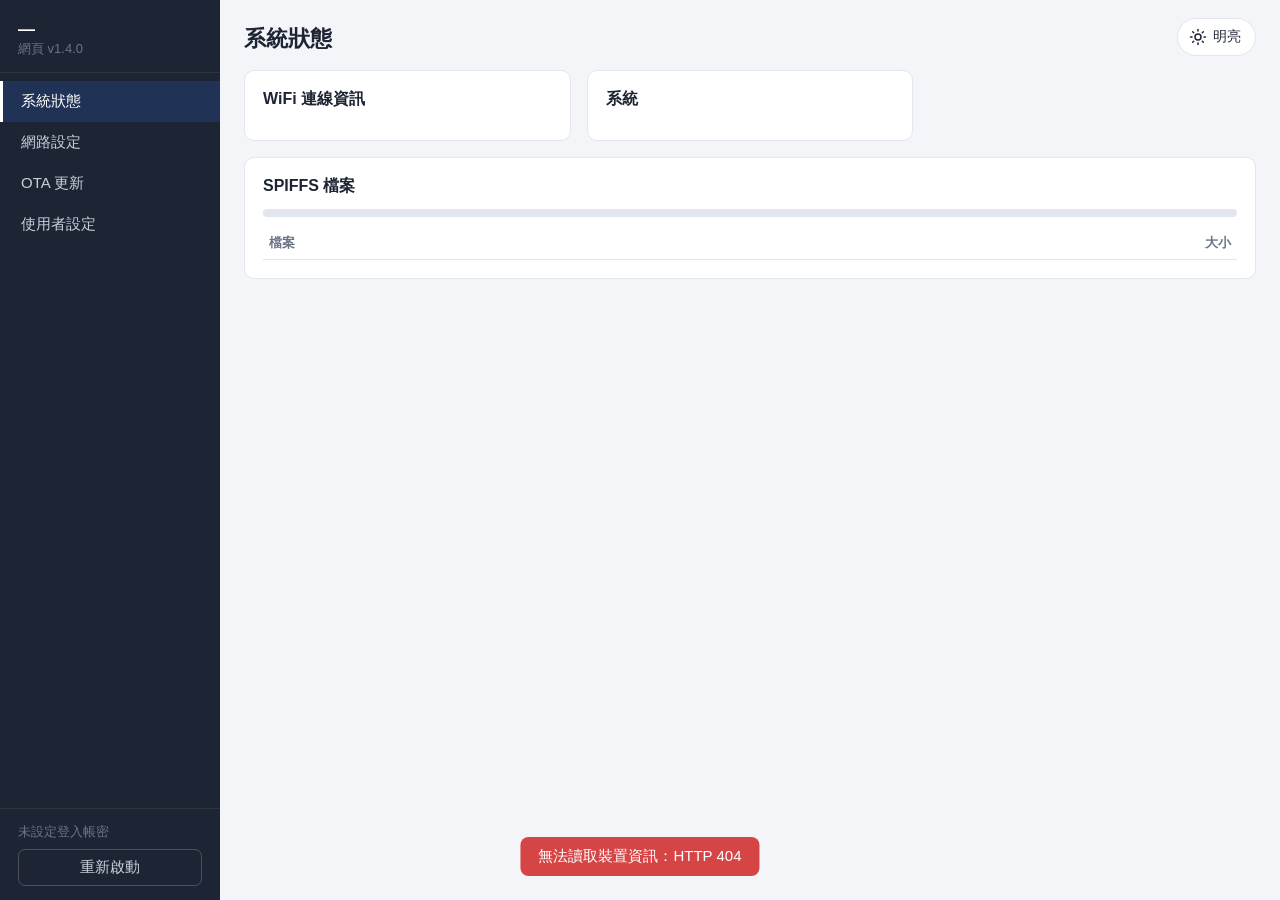
==== commit cfef1c69: "遙控器新增網頁虛擬遙控（兩個虛擬搖桿） - 網頁「虛擬遙控」頁：Mode 2 雙虛擬搖桿 + ARM 開關，支援觸控、滑鼠與鍵盤 - 遙控器新增精簡 WebSocket 伺服器（埠 81，權杖由 /a" ====
--- a/rc_d1mini/data/index.html
+++ b/rc_d1mini/data/index.html
@@ -34,6 +34,7 @@
     <a href="#sticks" data-feature="sticks">搖桿校正</a>
     <a href="#oled" data-feature="oled">OLED 顯示</a>
     <a href="#do" data-feature="do">DO 設定</a>
+    <a href="#vstick" data-feature="vstick">虛擬遙控</a>
     <a href="#ota">OTA 更新</a>
     <a href="#user">使用者設定</a>
   </nav>
@@ -294,6 +295,51 @@
     </div>
   </section>
 
+  <!-- 虛擬遙控（遙控器）：兩個虛擬搖桿，經 WebSocket 控制無人機 -->
+  <section id="page-vstick" class="page" data-feature="vstick">
+    <h1>虛擬遙控</h1>
+    <div class="grid">
+      <div class="card wide vs-card">
+        <div class="vs-status">
+          <div id="vsBadges" class="badges"></div>
+          <div id="vsTelem" class="vs-telem muted small"></div>
+        </div>
+
+        <div class="vs-actions">
+          <button type="button" id="vsStartBtn" class="btn primary">開始虛擬遙控</button>
+          <button type="button" id="vsStopBtn" class="btn ghost" disabled>停止</button>
+          <button type="button" id="vsArm" class="switch vs-arm" role="switch" aria-checked="false" aria-label="解鎖 ARM" disabled>
+            <span class="switch-track"><span class="switch-thumb"></span></span><span class="switch-text">ARM OFF</span>
+          </button>
+        </div>
+
+        <div class="vs-pads">
+          <div class="vs-col">
+            <div id="vsLeft" class="vs-pad" aria-label="左搖桿：油門與偏航">
+              <div class="vs-cross"></div><div class="vs-knob"></div>
+            </div>
+            <div class="vs-caption">油門 ↕ ／ Yaw ↔</div>
+          </div>
+          <dl id="vsValues" class="vs-values"></dl>
+          <div class="vs-col">
+            <div id="vsRight" class="vs-pad" aria-label="右搖桿：俯仰與橫滾">
+              <div class="vs-cross"></div><div class="vs-knob"></div>
+            </div>
+            <div class="vs-caption">Pitch ↕ ／ Roll ↔</div>
+          </div>
+        </div>
+
+        <ul class="vs-notes muted small">
+          <li>Mode 2：左搖桿上下為油門（放開後停在原位）、左右為偏航；右搖桿為俯仰／橫滾（放開自動回中）。</li>
+          <li>鍵盤：W／S 油門、A／D 偏航、方向鍵 俯仰／橫滾、空白鍵 油門歸零。</li>
+          <li>只能在飛控「上鎖」時開始；開始後實體搖桿暫停使用。解鎖前請先把油門拉到最低。</li>
+          <li>網頁切到背景、螢幕關閉或 WiFi 斷線超過 0.3 秒，遙控器會停送控制封包，飛控進入失控保護（保持水平、3 秒內降油門後上鎖）。5 秒後自動交回實體搖桿。</li>
+          <li>WiFi 延遲與斷線風險高於實體搖桿，第一次使用請拆下螺旋槳測試。</li>
+        </ul>
+      </div>
+    </div>
+  </section>
+
   <!-- OTA 更新 -->
   <section id="page-ota" class="page">
     <h1>OTA 更新</h1>
--- a/rc_d1mini/data/style.css
+++ b/rc_d1mini/data/style.css
@@ -105,19 +105,20 @@
 .side-foot { padding: 14px 18px; border-top: 1px solid rgba(255,255,255,.08); display: grid; gap: 8px; }
 .side-foot .btn { color: var(--side-fg); border-color: rgba(255,255,255,.2); background: transparent; }
 
-/* 主題切換：內容區右上角的圓形圖示按鈕，與頁面標題同高 */
+/* 主題切換：內容區右上角的膠囊按鈕（圖示＋主題名稱），與頁面標題同高 */
 .theme-btn {
   position: absolute; top: 18px; right: 24px; z-index: 5;
-  width: 38px; height: 38px; padding: 0; border-radius: 50%; cursor: pointer;
-  display: grid; place-items: center;
+  height: 38px; padding: 0 14px 0 11px; border-radius: 999px; cursor: pointer;
+  display: inline-flex; align-items: center; gap: 6px;
+  font: inherit; font-size: 14px; white-space: nowrap;
   background: var(--panel); border: 1px solid var(--line); color: var(--fg);
   box-shadow: var(--shadow); backdrop-filter: var(--blur); -webkit-backdrop-filter: var(--blur);
   transition: transform .15s;
 }
 .theme-btn:hover { border-color: var(--primary); color: var(--primary); }
-.theme-btn:active { transform: scale(.92); }
+.theme-btn:active { transform: scale(.95); }
 .theme-btn:focus-visible { outline: 2px solid var(--primary); outline-offset: 2px; }
-.theme-btn svg { width: 20px; height: 20px; }
+.theme-btn svg { width: 18px; height: 18px; flex: none; }
 
 /* 重新啟動中 */
 .overlay {
@@ -161,10 +162,10 @@
   body.menu-open #scrim { display: block; position: fixed; inset: 0; background: rgba(0,0,0,.4); z-index: 15; }
   main { margin-left: 0; padding: 16px; }
   /* 手機版：固定在頂端列右側，捲動時仍可切換 */
-  .topbar { padding-right: 56px; }
+  .topbar { padding-right: 104px; }
   #topTitle { min-width: 0; overflow: hidden; text-overflow: ellipsis; white-space: nowrap; }
   .theme-btn {
-    position: fixed; top: 6px; right: 10px; z-index: 12; width: 34px; height: 34px;
+    position: fixed; top: 6px; right: 10px; z-index: 12; height: 34px; padding: 0 12px 0 9px; font-size: 13px;
     background: transparent; border-color: rgba(255,255,255,.25); color: #fff; box-shadow: none;
   }
   .theme-btn:hover { color: #fff; border-color: rgba(255,255,255,.6); }
@@ -278,7 +279,26 @@
 .do-control { display: flex; flex-wrap: wrap; align-items: center; gap: 10px; min-height: 40px; margin-bottom: 14px;
   padding-bottom: 14px; border-bottom: 1px solid var(--line); }
 .do-control .btn { min-width: 96px; }
-.btn.on { background: var(--ok); border-color: var(--ok); color: #fff; }
+/* Toggle switch（DO 開關模式） */
+.switch {
+  display: inline-flex; align-items: center; gap: 10px; padding: 2px; border: 0; background: none;
+  font: inherit; color: var(--fg); cursor: pointer;
+}
+.switch-track {
+  position: relative; flex: none; width: 54px; height: 30px; border-radius: 999px;
+  background: var(--line); box-shadow: inset 0 0 0 1px rgba(0, 0, 0, .06); transition: background .2s;
+}
+.switch-thumb {
+  position: absolute; top: 3px; left: 3px; width: 24px; height: 24px; border-radius: 50%;
+  background: #fff; box-shadow: 0 1px 3px rgba(0, 0, 0, .35); transition: transform .2s;
+}
+.switch[aria-checked="true"] .switch-track { background: var(--ok); }
+.switch[aria-checked="true"] .switch-thumb { transform: translateX(24px); }
+.switch-text { min-width: 34px; font-weight: 700; font-variant-numeric: tabular-nums; color: var(--muted); }
+.switch[aria-checked="true"] .switch-text { color: var(--ok); }
+.switch:focus-visible .switch-track { outline: 2px solid var(--primary); outline-offset: 2px; }
+.switch:disabled { cursor: progress; opacity: .7; }
+@media (prefers-reduced-motion: reduce) { .switch-track, .switch-thumb { transition: none; } }
 .sched-list { display: grid; gap: 8px; }
 .sched-row { display: flex; flex-wrap: wrap; align-items: center; gap: 8px; padding: 8px; border: 1px solid var(--line); border-radius: 7px; }
 .sched-row.off { opacity: .55; }
@@ -294,6 +314,41 @@
 .days input:checked + span { background: var(--primary); border-color: var(--primary); color: #fff; }
 .days input:focus-visible + span { outline: 2px solid var(--primary); outline-offset: 1px; }
 
+/* 虛擬遙控 */
+.vs-status { display: flex; flex-wrap: wrap; align-items: center; justify-content: space-between; gap: 8px 16px; }
+.vs-status .badges { margin: 0; }
+.vs-telem { font-variant-numeric: tabular-nums; }
+.vs-actions { display: flex; flex-wrap: wrap; align-items: center; gap: 12px; margin: 16px 0 18px; }
+.vs-arm .switch-text { min-width: 70px; }
+.vs-arm[aria-checked="true"] .switch-track { background: var(--danger); }
+.vs-arm[aria-checked="true"] .switch-text { color: var(--danger); }
+.vs-pads { display: flex; justify-content: space-between; align-items: flex-start; gap: 16px; flex-wrap: wrap; }
+.vs-col { display: grid; justify-items: center; gap: 8px; }
+.vs-pad {
+  --size: min(260px, 40vw);
+  position: relative; width: var(--size); height: var(--size); border-radius: 18px;
+  background: var(--input-bg); border: 1px solid var(--line); touch-action: none; user-select: none; cursor: grab;
+}
+.vs-pad.disabled { opacity: .45; cursor: not-allowed; }
+.vs-pad.dragging { cursor: grabbing; border-color: var(--primary); }
+.vs-cross { position: absolute; inset: 0; pointer-events: none;
+  background:
+    linear-gradient(var(--line), var(--line)) center / 1px 100% no-repeat,
+    linear-gradient(var(--line), var(--line)) center / 100% 1px no-repeat; }
+.vs-knob {
+  position: absolute; left: 50%; top: 50%; width: 30%; height: 30%; border-radius: 50%; pointer-events: none;
+  transform: translate(-50%, -50%); background: var(--primary); box-shadow: 0 4px 12px rgba(0, 0, 0, .3);
+  border: 3px solid rgba(255, 255, 255, .85);
+}
+.vs-caption { font-size: 13px; color: var(--muted); }
+.vs-values { grid-template-columns: max-content max-content; align-self: center; font-size: 15px; gap: 6px 12px; }
+.vs-values dd { min-width: 48px; text-align: right; font-weight: 600; }
+.vs-notes { margin: 18px 0 0; padding-left: 18px; line-height: 1.7; }
+@media (max-width: 560px) {
+  .vs-pad { --size: min(42vw, 200px); }
+  .vs-values { order: 3; width: 100%; grid-template-columns: repeat(4, max-content max-content); justify-content: center; }
+}
+
 /* OLED 畫面示意 */
 .oled {
   margin: 0 0 10px; padding: 10px 12px; border-radius: 6px;
